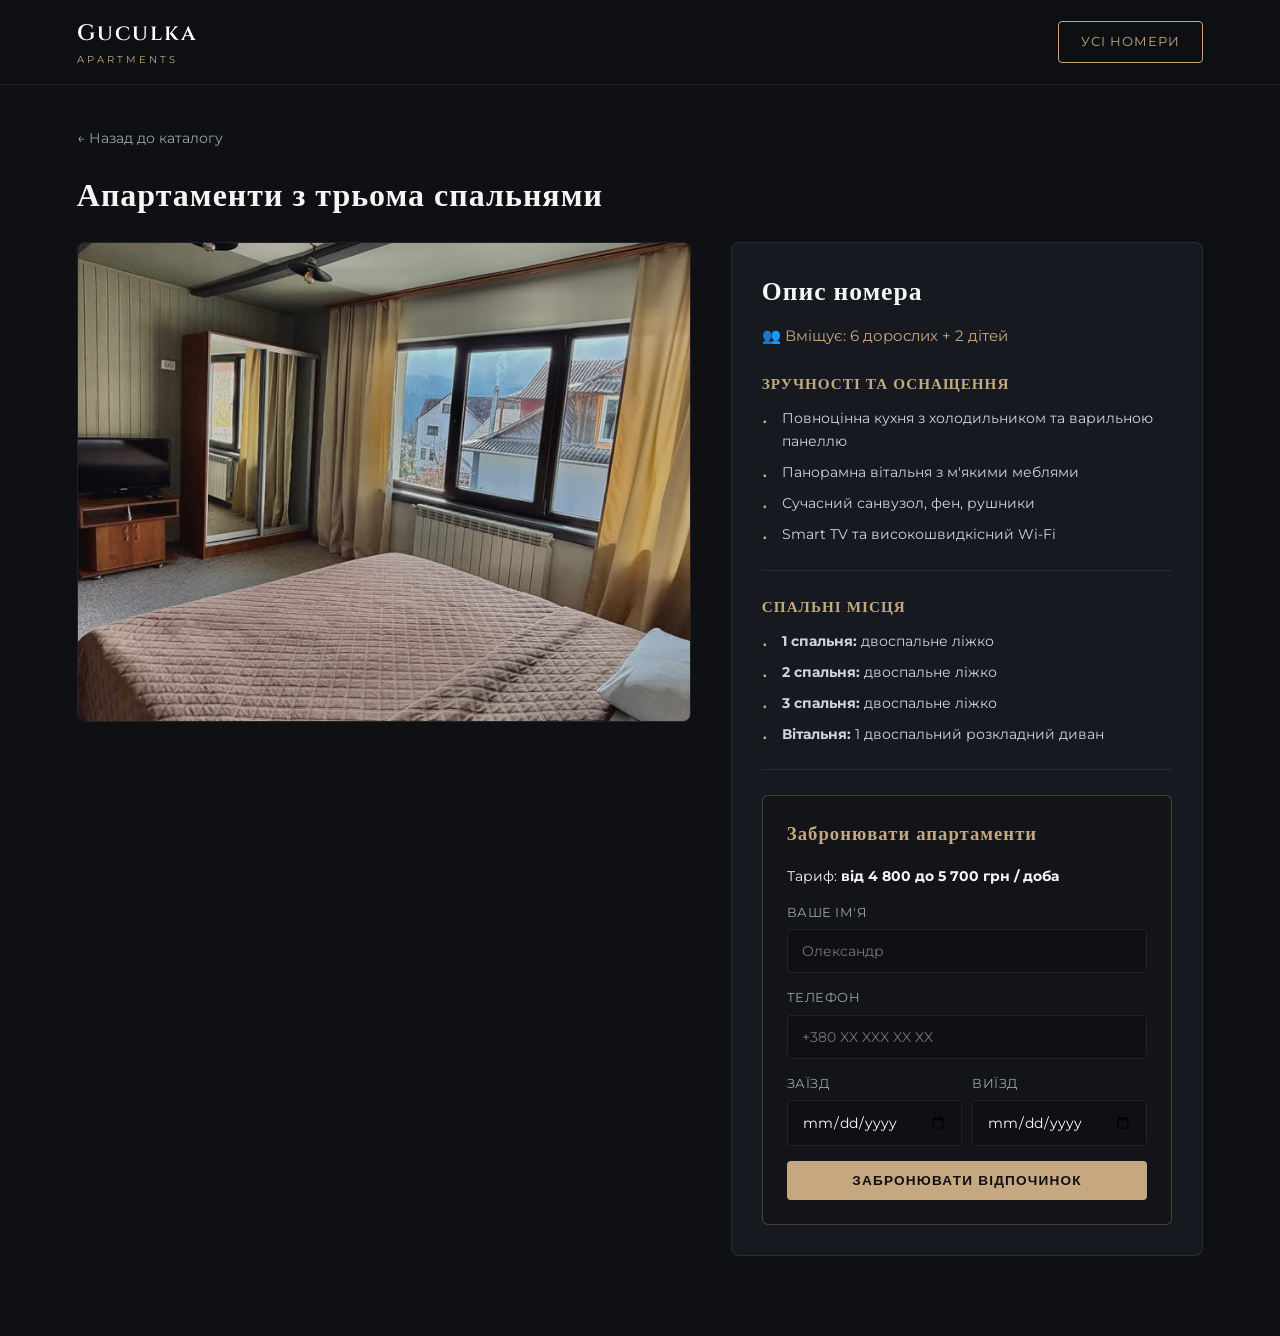
==== apart-3spal.html @ dbb5882b "Add files via upload" ====
<!DOCTYPE html>
<html lang="uk">
<head>
  <meta charset="UTF-8">
  <meta name="viewport" content="width=device-width, initial-scale=1.0">
  <title>Апартаменти з 3 спальнями | Guculka Apartments</title>
  <link rel="stylesheet" href="css/style.css">
  <link href="https://fonts.googleapis.com/css2?family=Cinzel:wght@500;600;700&family=Montserrat:wght@300;400;500;600&display=swap" rel="stylesheet">
</head>
<body>
  <header>
    <div class="logo">
      <a href="index.html" class="logo-title font-serif">Guculka</a>
      <span class="logo-sub">Apartments</span>
    </div>
    <a href="index.html#rooms" class="btn-outline">Усі номери</a>
  </header>

  <div class="single-room-header">
    <a href="index.html#rooms" class="back-link">← Назад до каталогу</a>
    <h1 class="font-serif">Апартаменти з трьома спальнями</h1>
  </div>

  <div class="room-detail-layout">
    <div>
      <img src="img/3spal.jpg" alt="Апартаменти з 3 спальнями" class="room-gallery-main">
    </div>
    <div class="room-specs">
      <h2 class="specs-title">Опис номера</h2>
      <div class="specs-capacity">👥 Вміщує: 6 дорослих + 2 дітей</div>

      <div class="spec-block">
        <h4>Зручності та оснащення</h4>
        <ul class="spec-list">
          <li>Повноцінна кухня з холодильником та варильною панеллю</li>
          <li>Панорамна вітальня з м'якими меблями</li>
          <li>Сучасний санвузол, фен, рушники</li>
          <li>Smart TV та високошвидкісний Wi-Fi</li>
        </ul>
      </div>

      <div class="spec-block">
        <h4>Спальні місця</h4>
        <ul class="spec-list">
          <li><strong>1 спальня:</strong> двоспальне ліжко</li>
          <li><strong>2 спальня:</strong> двоспальне ліжко</li>
          <li><strong>3 спальня:</strong> двоспальне ліжко</li>
          <li><strong>Вітальня:</strong> 1 двоспальний розкладний диван</li>
        </ul>
      </div>

      <div class="booking-box">
        <h3 class="font-serif" style="margin-bottom: 15px; color: var(--accent-gold);">Забронювати апартаменти</h3>
        <p style="font-size: 0.9rem; margin-bottom: 15px;">Тариф: <strong>від 4 800 до 5 700 грн / доба</strong></p>
        <form onsubmit="submitBooking(event)">
          <input type="hidden" name="room" value="Апартаменти з трьома спальнями">
          <div class="form-group">
            <label>Ваше ім'я</label>
            <input type="text" name="name" class="form-control" required placeholder="Олександр">
          </div>
          <div class="form-group">
            <label>Телефон</label>
            <input type="tel" name="phone" class="form-control" required placeholder="+380 XX XXX XX XX">
          </div>
          <div style="display: flex; gap: 10px;">
            <div class="form-group" style="flex:1;">
              <label>Заїзд</label>
              <input type="date" name="checkin" class="form-control" required>
            </div>
            <div class="form-group" style="flex:1;">
              <label>Виїзд</label>
              <input type="date" name="checkout" class="form-control" required>
            </div>
          </div>
          <button type="submit" class="btn-gold" style="width: 100%;">Забронювати відпочинок</button>
        </form>
      </div>
    </div>
  </div>

  <script src="js/main.js"></script>
</body>
</html>
---- css/style.css ----
:root {
  --bg-main: #0e1013;
  --bg-card: #16191f;
  --bg-alt: #121418;
  --accent-gold: #c5a880;
  --accent-gold-hover: #b3956d;
  --text-main: #f5f5f5;
  --text-muted: #9ba1a6;
  --border-light: rgba(255, 255, 255, 0.08);
  --border-gold: rgba(197, 168, 128, 0.3);
  --transition: all 0.3s cubic-bezier(0.16, 1, 0.3, 1);
  --shadow: 0 10px 30px rgba(0, 0, 0, 0.4);
}

* {
  margin: 0;
  padding: 0;
  box-sizing: border-box;
}

body {
  font-family: 'Montserrat', sans-serif;
  background-color: var(--bg-main);
  color: var(--text-main);
  line-height: 1.6;
  -webkit-font-smoothing: antialiased;
}

h1, h2, h3, h4, .font-serif {
  font-family: 'Cinzel', serif;
  font-weight: 600;
  letter-spacing: 1px;
}

a {
  text-decoration: none;
  color: inherit;
  transition: var(--transition);
}

/* Header & Nav */
header {
  position: sticky;
  top: 0;
  left: 0;
  width: 100%;
  z-index: 1000;
  background: rgba(14, 16, 19, 0.9);
  backdrop-filter: blur(12px);
  border-bottom: 1px solid var(--border-light);
  padding: 16px 6%;
  display: flex;
  justify-content: space-between;
  align-items: center;
}

.logo {
  display: flex;
  flex-direction: column;
}

.logo-title {
  font-size: 1.4rem;
  letter-spacing: 2px;
  color: #fff;
}

.logo-sub {
  font-size: 0.65rem;
  letter-spacing: 3px;
  color: var(--accent-gold);
  text-transform: uppercase;
}

nav ul {
  display: flex;
  list-style: none;
  gap: 25px;
}

nav a {
  font-size: 0.85rem;
  text-transform: uppercase;
  letter-spacing: 1.5px;
  color: var(--text-muted);
}

nav a:hover, nav a.active {
  color: var(--accent-gold);
}

/* Buttons */
.btn-gold {
  background: var(--accent-gold);
  color: #0e1013;
  padding: 12px 26px;
  border-radius: 4px;
  font-weight: 600;
  font-size: 0.85rem;
  letter-spacing: 1.2px;
  text-transform: uppercase;
  border: none;
  cursor: pointer;
  display: inline-block;
  transition: var(--transition);
}

.btn-gold:hover {
  background: var(--accent-gold-hover);
  transform: translateY(-2px);
  box-shadow: 0 6px 20px rgba(197, 168, 128, 0.25);
}

.btn-outline {
  border: 1px solid var(--accent-gold);
  color: var(--accent-gold);
  padding: 10px 22px;
  border-radius: 4px;
  font-size: 0.8rem;
  letter-spacing: 1px;
  text-transform: uppercase;
  background: transparent;
  cursor: pointer;
  display: inline-block;
  transition: var(--transition);
}

.btn-outline:hover {
  background: var(--accent-gold);
  color: #0e1013;
}

/* Sections */
.section {
  padding: 80px 6%;
}

.section-title {
  text-align: center;
  margin-bottom: 50px;
}

.section-title p {
  color: var(--accent-gold);
  text-transform: uppercase;
  letter-spacing: 3px;
  font-size: 0.8rem;
  margin-bottom: 8px;
}

.section-title h2 {
  font-size: 2.2rem;
  color: #fff;
}

/* Hero */
.hero {
  height: 90vh;
  position: relative;
  display: flex;
  align-items: center;
  justify-content: center;
  text-align: center;
  padding: 0 20px;
  background: linear-gradient(rgba(14, 16, 19, 0.4), rgba(14, 16, 19, 0.85)), url('..img/guculka.png') center/cover no-repeat;
}

.hero-content {
  max-width: 800px;
}

.hero-content h1 {
  font-size: 3.5rem;
  margin: 15px 0 20px;
  line-height: 1.2;
}

/* Amenities Grid */
.amenities-grid {
  display: grid;
  grid-template-columns: repeat(auto-fit, minmax(180px, 1fr));
  gap: 20px;
}

.amenity-card {
  background: var(--bg-card);
  border: 1px solid var(--border-light);
  padding: 30px 20px;
  border-radius: 6px;
  text-align: center;
  transition: var(--transition);
}

.amenity-card:hover {
  border-color: var(--accent-gold);
  transform: translateY(-4px);
}

.amenity-icon {
  font-size: 2rem;
  color: var(--accent-gold);
  margin-bottom: 12px;
}

/* Room Cards Grid */
.rooms-grid {
  display: grid;
  grid-template-columns: repeat(auto-fit, minmax(320px, 1fr));
  gap: 30px;
}

.room-card {
  background: var(--bg-card);
  border: 1px solid var(--border-light);
  border-radius: 6px;
  overflow: hidden;
  display: flex;
  flex-direction: column;
  transition: var(--transition);
}

.room-card:hover {
  transform: translateY(-5px);
  border-color: var(--border-gold);
  box-shadow: var(--shadow);
}

.room-card img {
  width: 100%;
  height: 250px;
  object-fit: cover;
}

.room-card-body {
  padding: 24px;
  display: flex;
  flex-direction: column;
  flex-grow: 1;
}

.room-card-body h3 {
  font-size: 1.25rem;
  margin-bottom: 8px;
}

.room-capacity {
  color: var(--accent-gold);
  font-size: 0.85rem;
  margin-bottom: 15px;
}

.room-desc {
  font-size: 0.9rem;
  color: var(--text-muted);
  margin-bottom: 20px;
  flex-grow: 1;
}

.room-card-footer {
  display: flex;
  justify-content: space-between;
  align-items: center;
  border-top: 1px solid var(--border-light);
  padding-top: 15px;
}

.price-tag {
  font-size: 1.15rem;
  font-weight: 600;
  color: #fff;
}

.price-tag span {
  font-size: 0.75rem;
  color: var(--text-muted);
  font-weight: 400;
}

/* Single Room Page Layout */
.single-room-header {
  padding: 40px 6% 20px;
}

.back-link {
  display: inline-flex;
  align-items: center;
  gap: 8px;
  color: var(--text-muted);
  font-size: 0.9rem;
  margin-bottom: 20px;
}

.back-link:hover {
  color: var(--accent-gold);
}

.room-detail-layout {
  display: grid;
  grid-template-columns: 1.3fr 1fr;
  gap: 40px;
  padding: 0 6% 80px;
}

.room-gallery-main {
  width: 100%;
  height: 480px;
  border-radius: 8px;
  object-fit: cover;
  border: 1px solid var(--border-light);
}

.room-specs {
  background: var(--bg-card);
  border: 1px solid var(--border-light);
  padding: 30px;
  border-radius: 8px;
  height: fit-content;
}

.specs-title {
  font-size: 1.6rem;
  margin-bottom: 10px;
}

.specs-capacity {
  color: var(--accent-gold);
  font-size: 0.95rem;
  margin-bottom: 25px;
}

.spec-block {
  margin-bottom: 25px;
  border-bottom: 1px solid var(--border-light);
  padding-bottom: 15px;
}

.spec-block h4 {
  font-size: 0.95rem;
  color: var(--accent-gold);
  margin-bottom: 10px;
  text-transform: uppercase;
  letter-spacing: 1px;
}

.spec-list {
  list-style: none;
  font-size: 0.9rem;
  color: #d1d5db;
}

.spec-list li {
  margin-bottom: 8px;
  position: relative;
  padding-left: 20px;
}

.spec-list li::before {
  content: "•";
  color: var(--accent-gold);
  position: absolute;
  left: 0;
  font-size: 1.2rem;
  top: -2px;
}

/* Booking Form Box */
.booking-box {
  background: var(--bg-alt);
  border: 1px solid var(--border-gold);
  padding: 24px;
  border-radius: 6px;
  margin-top: 25px;
}

.form-group {
  margin-bottom: 15px;
}

.form-group label {
  display: block;
  font-size: 0.8rem;
  color: var(--text-muted);
  margin-bottom: 6px;
  text-transform: uppercase;
  letter-spacing: 0.5px;
}

.form-control {
  width: 100%;
  padding: 12px 14px;
  background: #0e1013;
  border: 1px solid var(--border-light);
  color: #fff;
  border-radius: 4px;
  font-family: inherit;
  font-size: 0.9rem;
}

.form-control:focus {
  outline: none;
  border-color: var(--accent-gold);
}

/* Pricing Table */
.table-responsive {
  overflow-x: auto;
}

.custom-table {
  width: 100%;
  border-collapse: collapse;
  text-align: left;
}

.custom-table th, .custom-table td {
  padding: 16px 20px;
  border-bottom: 1px solid var(--border-light);
}

.custom-table th {
  background: rgba(255, 255, 255, 0.02);
  color: var(--accent-gold);
  font-family: 'Cinzel', serif;
  font-size: 0.9rem;
}

.custom-table tr:hover {
  background: rgba(255, 255, 255, 0.03);
}

/* Footer */
footer {
  background: #0a0c0e;
  padding: 60px 6% 30px;
  border-top: 1px solid var(--border-light);
}

.footer-grid {
  display: grid;
  grid-template-columns: repeat(auto-fit, minmax(220px, 1fr));
  gap: 35px;
  margin-bottom: 40px;
}

.footer-col h3 {
  font-size: 1.1rem;
  color: #fff;
  margin-bottom: 15px;
}

.footer-col p, .footer-col a {
  font-size: 0.85rem;
  color: var(--text-muted);
  margin-bottom: 10px;
  display: block;
}

.footer-col a:hover {
  color: var(--accent-gold);
}

/* Modal */
.modal-overlay {
  display: none;
  position: fixed;
  top: 0;
  left: 0;
  width: 100%;
  height: 100%;
  background: rgba(0, 0, 0, 0.85);
  backdrop-filter: blur(5px);
  z-index: 2000;
  align-items: center;
  justify-content: center;
}

.modal-content {
  background: var(--bg-card);
  border: 1px solid var(--border-gold);
  padding: 35px;
  border-radius: 8px;
  max-width: 480px;
  width: 90%;
  position: relative;
}

.close-btn {
  position: absolute;
  top: 15px;
  right: 18px;
  font-size: 1.4rem;
  color: var(--text-muted);
  cursor: pointer;
}

/* Responsive */
@media (max-width: 900px) {
  .room-detail-layout {
    grid-template-columns: 1fr;
  }
  .room-gallery-main {
    height: 350px;
  }
}

@media (max-width: 768px) {
  nav { display: none; }
  .hero-content h1 { font-size: 2.3rem; }
}
/* Плавний скрол по якорях */
html {
  scroll-behavior: smooth;
}

/* Відступ, щоб фіксована шапка не перекривала заголовок каталогу */
#rooms {
  scroll-margin-top: 80px;
}

/* --- ГОРИЗОНТАЛЬНИЙ СЛАЙДЕР НОМЕРІВ В ОДИН РЯДОК --- */
.slider-hint {
  text-align: center;
  font-size: 0.8rem;
  color: var(--text-muted);
  letter-spacing: 1px;
  margin-bottom: 12px;
  opacity: 0.8;
}

/* Контейнер слайдера */
.rooms-slider-container {
  position: relative;
  width: 100%;
  overflow: hidden;
}

/* Трек со свободным скроллом */
.rooms-track {
  display: flex;
  gap: 24px;
  overflow-x: auto;
  scroll-behavior: smooth;
  padding: 10px 4px 25px 4px;
  cursor: grab;
  user-select: none;
  -ms-overflow-style: none;
  scrollbar-width: none;
}

.rooms-track:active {
  cursor: grabbing;
}

.rooms-track::-webkit-scrollbar {
  display: none;
}

/* Фиксированная ширина карточки в ряду */
.room-card {
  flex: 0 0 340px;
  max-width: 340px;
  background: var(--bg-card);
  border: 1px solid var(--border-light);
  border-radius: 8px;
  overflow: hidden;
  display: flex;
  flex-direction: column;
  transition: transform 0.25s ease, border-color 0.25s ease;
}

.room-card:hover {
  transform: translateY(-4px);
  border-color: var(--border-gold);
}

.room-card img {
  width: 100%;
  height: 380px;
  object-fit: cover;
  pointer-events: none; /* Чтобы картинка не мешала перетаскиванию */
}

/* Блок навигации со стрелками и точками */
.slider-controls {
  display: flex;
  align-items: center;
  justify-content: center;
  gap: 20px;
  margin-top: 20px;
}

.slider-btn {
  width: 48px;
  height: 48px;
  border-radius: 50%;
  background: #2a2d32;
  border: 1px solid rgba(255, 255, 255, 0.1);
  color: #d1d5db;
  display: flex;
  align-items: center;
  justify-content: center;
  cursor: pointer;
  font-size: 1.1rem;
  transition: all 0.2s ease;
}

.slider-btn:hover {
  background: var(--accent-gold);
  color: #121417;
  border-color: var(--accent-gold);
  transform: scale(1.05);
}

/* Индикаторы */
.slider-dots {
  display: flex;
  align-items: center;
  gap: 8px;
}

.slider-dot {
  width: 8px;
  height: 8px;
  border-radius: 50%;
  background-color: #65696f;
  cursor: pointer;
  transition: all 0.3s ease;
}

.slider-dot.active {
  width: 28px;
  height: 8px;
  border-radius: 10px;
  background-color: #9c4a2a; /* Теплый терракотовый цвет */
}

@media (max-width: 600px) {
  .room-card {
    flex: 0 0 85vw;
    max-width: 85vw;
  }
}
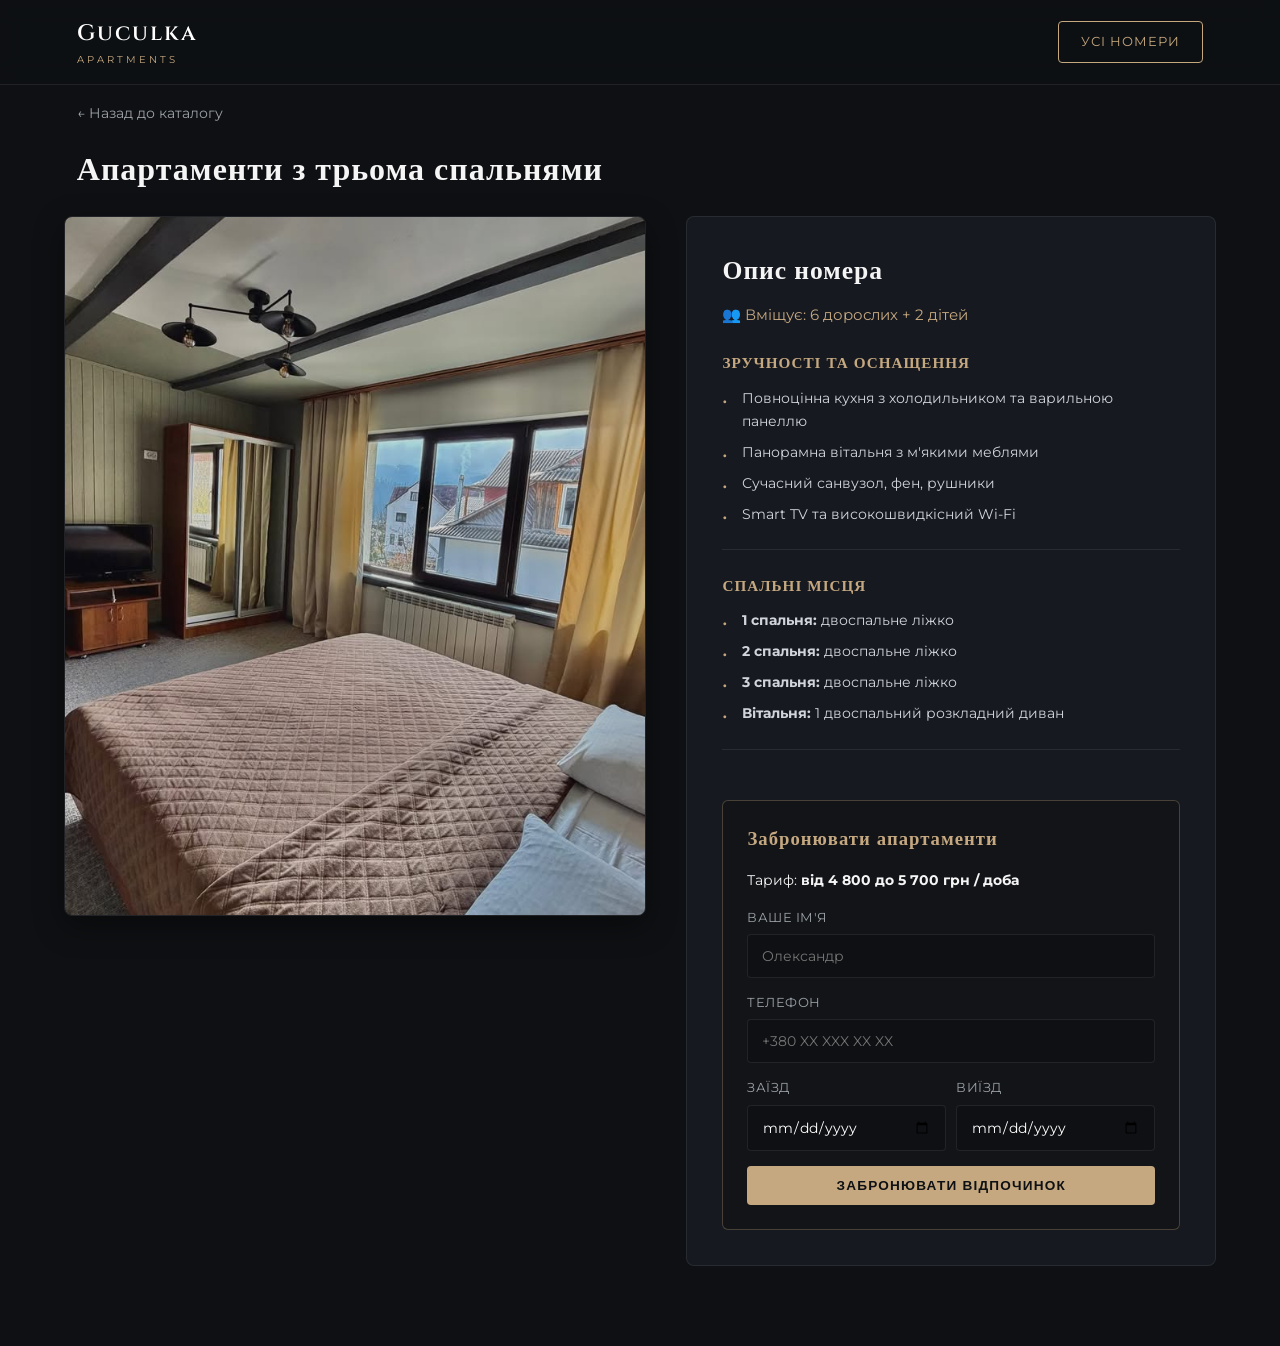
==== commit 1934c4a8: "Add files via upload" ====
--- a/apart-3spal.html
+++ b/apart-3spal.html
@@ -2,7 +2,7 @@
 <html lang="uk">
 <head>
   <meta charset="UTF-8">
-  <meta name="viewport" content="width=device-width, initial-scale=1.0">
+  <meta name="viewport" content="width=device-width, initial-scale=1.0, maximum-scale=1.0, user-scalable=no">
   <title>Апартаменти з 3 спальнями | Guculka Apartments</title>
   <link rel="stylesheet" href="css/style.css">
   <link href="https://fonts.googleapis.com/css2?family=Cinzel:wght@500;600;700&family=Montserrat:wght@300;400;500;600&display=swap" rel="stylesheet">
--- a/css/style.css
+++ b/css/style.css
@@ -38,20 +38,31 @@
   transition: var(--transition);
 }
 
-/* Header & Nav */
+/* Закріплена шапка */
 header {
-  position: sticky;
+  position: fixed;
   top: 0;
   left: 0;
   width: 100%;
   z-index: 1000;
-  background: rgba(14, 16, 19, 0.9);
+  background: rgba(14, 16, 19, 0.94);
   backdrop-filter: blur(12px);
   border-bottom: 1px solid var(--border-light);
   padding: 16px 6%;
   display: flex;
   justify-content: space-between;
   align-items: center;
+  transition: transform 0.35s ease, background 0.3s ease;
+}
+
+/* Стан, коли користувач гортає вниз: шапка плавно виїжджає за межі екрана */
+header.header-hidden {
+  transform: translateY(-100%);
+}
+
+/* Відступ для окремих сторінок номерів, щоб фіксована шапка не перекривала заголовок */
+.single-room-header {
+  padding-top: 100px !important;
 }
 
 .logo {
@@ -209,28 +220,84 @@
   gap: 30px;
 }
 
+/* Базовий стан карток: злегка приглушені */
 .room-card {
-  background: var(--bg-card);
-  border: 1px solid var(--border-light);
-  border-radius: 6px;
+  flex: 0 0 340px;
+  max-width: 340px;
+  background: #14171c;
+  border: 1px solid rgba(255, 255, 255, 0.1);
+  border-radius: 12px;
   overflow: hidden;
   display: flex;
   flex-direction: column;
-  transition: var(--transition);
-}
-
-.room-card:hover {
-  transform: translateY(-5px);
-  border-color: var(--border-gold);
-  box-shadow: var(--shadow);
-}
-
-.room-card img {
-  width: 100%;
-  height: 250px;
-  object-fit: cover;
-}
-
+  opacity: 0.55;
+  filter: brightness(0.75);
+  transform: scale(0.94);
+  cursor: pointer;
+  transition: transform 0.3s cubic-bezier(0.2, 0.9, 0.3, 1),
+              opacity 0.3s ease,
+              filter 0.3s ease,
+              border-color 0.3s ease,
+              box-shadow 0.3s ease;
+  z-index: 1;
+}
+
+/* СТАН ПРИ НАВЕДЕННІ ТА АКТИВНОМУ ВИБОРІ */
+.room-card:hover,
+.room-card.active-room {
+  opacity: 1 !important;
+  filter: brightness(1.05) !important;
+  transform: scale(1.04) translateY(-10px) !important;
+  border: 2px solid #f3ba63 !important; /* Яскраве тепле золото */
+  box-shadow: 0 15px 35px rgba(0, 0, 0, 0.7),
+              0 0 25px rgba(243, 186, 99, 0.5),
+              0 0 50px rgba(243, 186, 99, 0.2) !important;
+  z-index: 10 !important;
+}
+
+/* Підсвічування назви та кнопки на вибраній картці */
+.room-card:hover h3,
+.room-card.active-room h3 {
+  color: #f3ba63 !important;
+}
+
+.room-card:hover .btn-outline,
+.room-card.active-room .btn-outline {
+  background: #f3ba63 !important;
+  color: #0e1013 !important;
+  font-weight: 600 !important;
+  border-color: #f3ba63 !important;
+  box-shadow: 0 0 15px rgba(243, 186, 99, 0.4);
+}
+
+/* Нижні індикатори */
+.slider-dots {
+  display: flex;
+  align-items: center;
+  gap: 10px;
+}
+
+.slider-dot {
+  width: 9px;
+  height: 9px;
+  border-radius: 50%;
+  background-color: #4a4f56;
+  cursor: pointer;
+  transition: all 0.3s ease;
+}
+
+.slider-dot:hover {
+  background-color: #8c939e;
+}
+
+/* Активна смужка-пігулка */
+.slider-dot.active {
+  width: 32px;
+  height: 9px;
+  border-radius: 10px;
+  background-color: #e06830 !important; /* Насичений теракот, як на фото */
+  box-shadow: 0 0 12px rgba(224, 104, 48, 0.6);
+}
 .room-card-body {
   padding: 24px;
   display: flex;
@@ -531,20 +598,21 @@
 .rooms-slider-container {
   position: relative;
   width: 100%;
-  overflow: hidden;
-}
-
-/* Трек со свободным скроллом */
+  overflow: visible; /* Дозволяє світінню не обрізатися */
+}
+
+/* Трек: додаємо запасний padding зверху і знизу, щоб картки не врізалися у верхній текст */
 .rooms-track {
   display: flex;
-  gap: 24px;
+  gap: 26px;
   overflow-x: auto;
   scroll-behavior: smooth;
-  padding: 10px 4px 25px 4px;
+  padding: 30px 20px 35px 20px; /* Запас простору під збільшену картку */
   cursor: grab;
   user-select: none;
   -ms-overflow-style: none;
   scrollbar-width: none;
+  align-items: center; /* Рівне центрування по вертикалі */
 }
 
 .rooms-track:active {
@@ -555,43 +623,64 @@
   display: none;
 }
 
-/* Фиксированная ширина карточки в ряду */
+/* Базовий стан карток */
 .room-card {
   flex: 0 0 340px;
   max-width: 340px;
-  background: var(--bg-card);
-  border: 1px solid var(--border-light);
-  border-radius: 8px;
+  background: #14171c;
+  border: 1px solid rgba(255, 255, 255, 0.08);
+  border-radius: 12px;
   overflow: hidden;
   display: flex;
   flex-direction: column;
-  transition: transform 0.25s ease, border-color 0.25s ease;
-}
-
-.room-card:hover {
-  transform: translateY(-4px);
-  border-color: var(--border-gold);
-}
-
-.room-card img {
-  width: 100%;
-  height: 380px;
-  object-fit: cover;
-  pointer-events: none; /* Чтобы картинка не мешала перетаскиванию */
-}
-
-/* Блок навигации со стрелками и точками */
+  opacity: 0.55;
+  filter: brightness(0.75);
+  transform: scale(0.95);
+  transition: transform 0.3s cubic-bezier(0.2, 0.8, 0.2, 1),
+              opacity 0.3s ease,
+              filter 0.3s ease,
+              border-color 0.3s ease,
+              box-shadow 0.3s ease;
+  z-index: 1;
+}
+
+/* АКТИВНА КАРТКА: збільшується пропорційно БЕЗ зміщення вгору (translateY прибрано) */
+.room-card:hover,
+.room-card.active-room {
+  opacity: 1 !important;
+  filter: brightness(1) !important;
+  transform: scale(1.03) !important; /* Лише плавне рівномірне збільшення */
+  border: 2px solid #f3ba63 !important;
+  box-shadow: 0 12px 35px rgba(0, 0, 0, 0.7),
+              0 0 25px rgba(243, 186, 99, 0.45) !important;
+  z-index: 5 !important;
+}
+
+.room-card:hover h3,
+.room-card.active-room h3 {
+  color: #f3ba63 !important;
+}
+
+.room-card:hover .btn-outline,
+.room-card.active-room .btn-outline {
+  background: #f3ba63 !important;
+  color: #0e1013 !important;
+  font-weight: 600 !important;
+  border-color: #f3ba63 !important;
+}
+
+/* Нижні кнопки і точки */
 .slider-controls {
   display: flex;
   align-items: center;
   justify-content: center;
-  gap: 20px;
-  margin-top: 20px;
+  gap: 18px;
+  margin-top: 15px;
 }
 
 .slider-btn {
-  width: 48px;
-  height: 48px;
+  width: 44px;
+  height: 44px;
   border-radius: 50%;
   background: #2a2d32;
   border: 1px solid rgba(255, 255, 255, 0.1);
@@ -611,27 +700,33 @@
   transform: scale(1.05);
 }
 
-/* Индикаторы */
 .slider-dots {
   display: flex;
   align-items: center;
   gap: 8px;
+  min-height: 14px;
 }
 
 .slider-dot {
   width: 8px;
   height: 8px;
   border-radius: 50%;
-  background-color: #65696f;
+  background-color: #4a4f56;
   cursor: pointer;
   transition: all 0.3s ease;
 }
 
+.slider-dot:hover {
+  background-color: #8c939e;
+}
+
+/* Активна видовжена смужка */
 .slider-dot.active {
   width: 28px;
   height: 8px;
   border-radius: 10px;
-  background-color: #9c4a2a; /* Теплый терракотовый цвет */
+  background-color: #e06830 !important;
+  box-shadow: 0 0 10px rgba(224, 104, 48, 0.6);
 }
 
 @media (max-width: 600px) {
@@ -639,4 +734,424 @@
     flex: 0 0 85vw;
     max-width: 85vw;
   }
-}+}
+/* 1. Макет сторінки номера */
+.room-detail-layout {
+  display: grid;
+  grid-template-columns: 1.1fr 1fr; /* Збалансоване співвідношення колонок */
+  gap: 40px;
+  padding: 0 5% 80px;
+  align-items: stretch; /* Важливо: тягне обидві колонки на однакову висоту */
+  max-width: 1400px;
+  margin: 0 auto;
+}
+
+/* 2. Ліва колонка (контейнер для фото) */
+.room-detail-layout > div:first-child {
+  position: relative;
+  width: 100%;
+  /* Розрахунок максимальної висоти, щоб на великих екранах фотка не ставала величезною */
+  max-height: 700px; 
+  display: flex;
+}
+
+/* 3. Сама фотографія (гарантоване 100% заповнення висоти правої сторони без смуг) */
+.room-gallery-main {
+  width: 100%;
+  height: 100%; /* Фотографія буде точно такої ж висоти, як і правий блок */
+  object-fit: cover; /* Заповнює площу повністю, підлаштовуючись під форму */
+  object-position: center;
+  border-radius: 8px;
+  border: 1px solid var(--border-light);
+  box-shadow: 0 10px 30px rgba(0, 0, 0, 0.4);
+}
+
+/* 4. Права колонка з текстом та формою */
+.room-specs {
+  background: var(--bg-card);
+  border: 1px solid var(--border-light);
+  padding: 35px;
+  border-radius: 8px;
+  display: flex;
+  flex-direction: column;
+  justify-content: space-between; /* Рівномірно розподіляє опис і форму всередині */
+}
+
+/* 5. Адаптивність для планшетів та смартфонів */
+@media (max-width: 992px) {
+  .room-detail-layout {
+    grid-template-columns: 1fr; /* Перехід в один ряд */
+    gap: 25px;
+  }
+  
+  .room-detail-layout > div:first-child {
+    max-height: 450px;
+    height: 450px;
+  }
+  
+  .room-gallery-main {
+    height: 100%;
+  }
+}
+.map-wrapper {
+  width: 100%;
+  border-radius: 8px;
+  overflow: hidden;
+  border: 1px solid var(--border-gold);
+  box-shadow: 0 6px 20px rgba(0, 0, 0, 0.4);
+  margin-top: 10px;
+}
+
+.map-wrapper iframe {
+  display: block;
+  width: 100%;
+  /* Стилізація під преміальний темний дизайн */
+  filter: invert(90%) hue-rotate(180deg) contrast(90%);
+  transition: filter 0.3s ease;
+}
+
+/* При наведенні курсора повертається звичайний колір карти */
+.map-wrapper:hover iframe {
+  filter: none;
+}
+/* Адреса в шапці сайту */
+.header-address {
+  display: flex;
+  align-items: center;
+  gap: 10px;
+  padding: 6px 14px;
+  background: rgba(255, 255, 255, 0.04);
+  border: 1px solid var(--border-light);
+  border-radius: 20px;
+  transition: var(--transition);
+}
+
+.header-address:hover {
+  border-color: var(--accent-gold);
+  background: rgba(197, 168, 128, 0.08);
+  transform: translateY(-1px);
+}
+
+.header-address-icon {
+  font-size: 1.1rem;
+}
+
+.header-address-info {
+  display: flex;
+  flex-direction: column;
+  line-height: 1.2;
+}
+
+.header-address-city {
+  font-size: 0.75rem;
+  font-weight: 600;
+  color: var(--accent-gold);
+  letter-spacing: 0.5px;
+}
+
+.header-address-street {
+  font-size: 0.75rem;
+  color: var(--text-muted);
+}
+
+@media (max-width: 768px) {
+  .header-address-street {
+    display: none; /* На маленьких телефонах ховаємо вулицю, лишаємо "📍 м. Яремче" */
+  }
+}
+/* ========================================================
+   ПОВНА АДАПТАЦІЯ ПІД МОБІЛЬНІ ПРИСТРОЇ ТА ПЛАНШЕТИ
+   ======================================================== */
+
+/* Захист від горизонтального зміщення сторінки */
+html, body {
+  overflow-x: hidden;
+  max-width: 100%;
+}
+
+/* 1. Планшети та компактні ноутбуки (до 1024px) */
+@media (max-width: 1024px) {
+  header {
+    padding: 14px 4%;
+  }
+
+  .section {
+    padding: 60px 4%;
+  }
+
+  .room-detail-layout {
+    grid-template-columns: 1fr;
+    gap: 25px;
+    padding: 0 4% 60px;
+  }
+
+  .room-gallery-main {
+    min-height: 440px;
+    max-height: 500px;
+  }
+}
+
+/* 2. Смартфони (до 768px) */
+@media (max-width: 768px) {
+  /* Шапка */
+  header {
+    padding: 12px 16px;
+    flex-wrap: wrap;
+    gap: 10px;
+  }
+
+  .logo-title {
+    font-size: 1.15rem;
+  }
+
+  .logo-sub {
+    font-size: 0.55rem;
+    letter-spacing: 2px;
+  }
+
+  /* Компактна плашка адреси поруч із логотипом */
+  .header-address {
+    padding: 4px 10px;
+    gap: 6px;
+  }
+
+  .header-address-street {
+    display: none; /* Залишаємо лише "📍 м. Яремче" */
+  }
+
+  .header-address-city {
+    font-size: 0.7rem;
+  }
+
+  /* Навігація в шапці ховається, кнопка дзвінка/броні стає компактною */
+  nav {
+    display: none;
+  }
+
+  header .btn-gold {
+    padding: 8px 16px;
+    font-size: 0.75rem;
+    margin-left: auto;
+  }
+
+  /* Головний екран (Hero) */
+  .hero {
+    min-height: 85vh;
+    padding: 80px 16px 40px;
+  }
+
+  .hero-content h1 {
+    font-size: 2.1rem;
+    line-height: 1.25;
+    margin: 12px 0 16px;
+  }
+
+  .hero-content p {
+    font-size: 0.95rem;
+    line-height: 1.5;
+  }
+
+  /* Секції */
+  .section {
+    padding: 50px 16px;
+  }
+
+  .section-title {
+    margin-bottom: 30px;
+  }
+
+  .section-title h2 {
+    font-size: 1.65rem;
+  }
+
+  .section-title p {
+    font-size: 0.75rem;
+  }
+
+  /* Зручності: акуратна сітка 2 колонки */
+  .amenities-grid {
+    grid-template-columns: repeat(2, 1fr);
+    gap: 12px;
+  }
+
+  .amenity-card {
+    padding: 20px 12px;
+  }
+
+  .amenity-icon {
+    font-size: 1.6rem;
+    margin-bottom: 8px;
+  }
+
+  .amenity-card h4 {
+    font-size: 0.85rem;
+  }
+
+  /* Слайдер номерів */
+  .rooms-track {
+    padding: 15px 16px 20px 16px;
+    gap: 16px;
+  }
+
+  .room-card {
+    flex: 0 0 84vw; /* Видно 84% картки + край наступної для інтуїтивного свайпу */
+    max-width: 84vw;
+    transform: scale(0.96);
+  }
+
+  .room-card.active-room {
+    transform: scale(1) !important;
+  }
+
+  .room-card img {
+    height: 280px; /* Зменшена висота, щоб картка вміщалася на екран смартфона */
+  }
+
+  .room-card-body {
+    padding: 18px 16px;
+  }
+
+  .room-card-body h3 {
+    font-size: 1.15rem;
+  }
+
+  .slider-controls {
+    margin-top: 10px;
+    gap: 14px;
+  }
+
+  .slider-btn {
+    width: 40px;
+    height: 40px;
+    font-size: 0.95rem;
+  }
+
+  .slider-dot {
+    width: 7px;
+    height: 7px;
+  }
+
+  .slider-dot.active {
+    width: 22px;
+    height: 7px;
+  }
+
+  /* Прайс-лист у вигляді мобільних карток */
+  .pricing-table-wrapper,
+  .table-responsive {
+    overflow: visible;
+  }
+
+  .custom-table thead {
+    display: none;
+  }
+
+  .custom-table,
+  .custom-table tbody,
+  .custom-table tr,
+  .custom-table td {
+    display: block;
+    width: 100%;
+  }
+
+  .custom-table tr {
+    background: #171a20;
+    border: 1px solid rgba(255, 255, 255, 0.08);
+    border-radius: 8px;
+    padding: 14px;
+    margin-bottom: 12px;
+  }
+
+  .custom-table td:first-child {
+    border-bottom: 1px solid rgba(255, 255, 255, 0.06);
+    padding: 0 0 10px 0;
+    margin-bottom: 10px;
+  }
+
+  .custom-table td:nth-child(2),
+  .custom-table td:nth-child(3) {
+    display: flex;
+    justify-content: space-between;
+    align-items: center;
+    background: rgba(255, 255, 255, 0.03);
+    padding: 8px 10px;
+    margin-bottom: 6px;
+    border-radius: 4px;
+    border: none;
+    font-size: 0.85rem;
+  }
+
+  .custom-table td:nth-child(2)::before {
+    content: "ПН–ЧТ (2+ / 1 доба):";
+    color: var(--text-muted);
+    font-size: 0.75rem;
+  }
+
+  .custom-table td:nth-child(3)::before {
+    content: "ПТ–НД (2+ / 1 доба):";
+    color: var(--accent-gold);
+    font-size: 0.75rem;
+  }
+
+  /* Окремі сторінки номера */
+  .single-room-header {
+    padding: 24px 16px 12px;
+  }
+
+  .single-room-header h1 {
+    font-size: 1.5rem;
+  }
+
+  .room-detail-layout {
+    padding: 0 16px 40px;
+  }
+
+  .room-detail-layout > div:first-child {
+    max-height: 380px;
+  }
+
+  .room-gallery-main {
+    min-height: 320px;
+    height: 320px;
+    border-radius: 6px;
+  }
+
+  .room-specs {
+    padding: 20px 16px;
+  }
+
+  .specs-title {
+    font-size: 1.3rem;
+  }
+
+  .booking-box {
+    padding: 16px 14px;
+  }
+
+  /* Запобігання авто-зуму форми на iOS (шрифт обов'язково 16px) */
+  .form-control,
+  input[type="text"],
+  input[type="tel"],
+  input[type="date"],
+  select {
+    font-size: 16px !important;
+    padding: 11px 12px;
+  }
+
+  /* Модальне вікно */
+  .modal-content {
+    width: 94%;
+    padding: 24px 18px;
+    max-height: 90vh;
+    overflow-y: auto;
+  }
+
+  /* Футер та карта */
+  .footer-grid {
+    gap: 25px;
+  }
+
+  .map-wrapper iframe {
+    height: 200px;
+  }
+}
